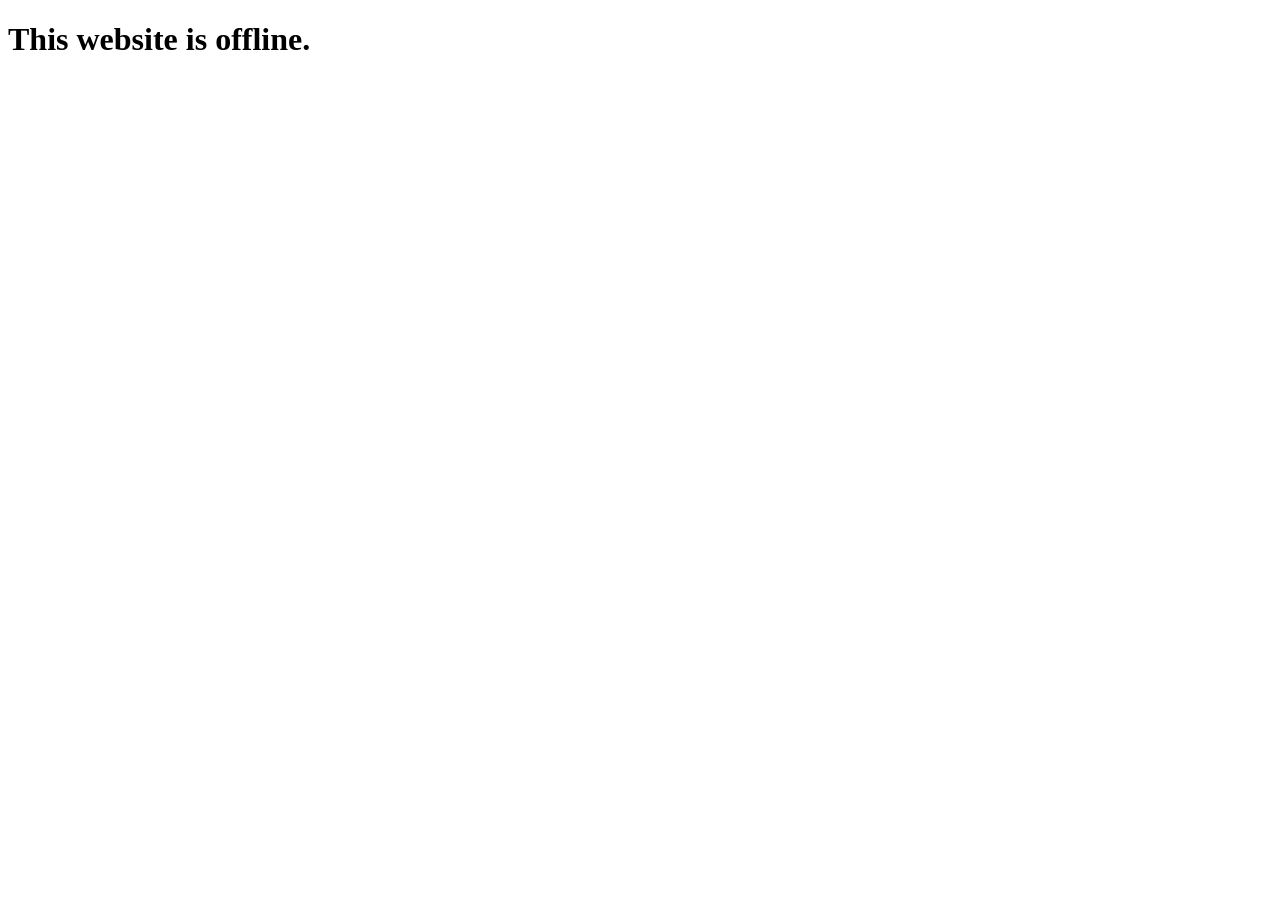
==== index.html @ 87c5f742 "Take public website offline; data preserved privately" ====
<!doctype html><html lang="en"><meta charset="utf-8"><meta name="viewport" content="width=device-width"><meta name="robots" content="noindex,nofollow"><title>Offline</title><body><h1>This website is offline.</h1></body></html>
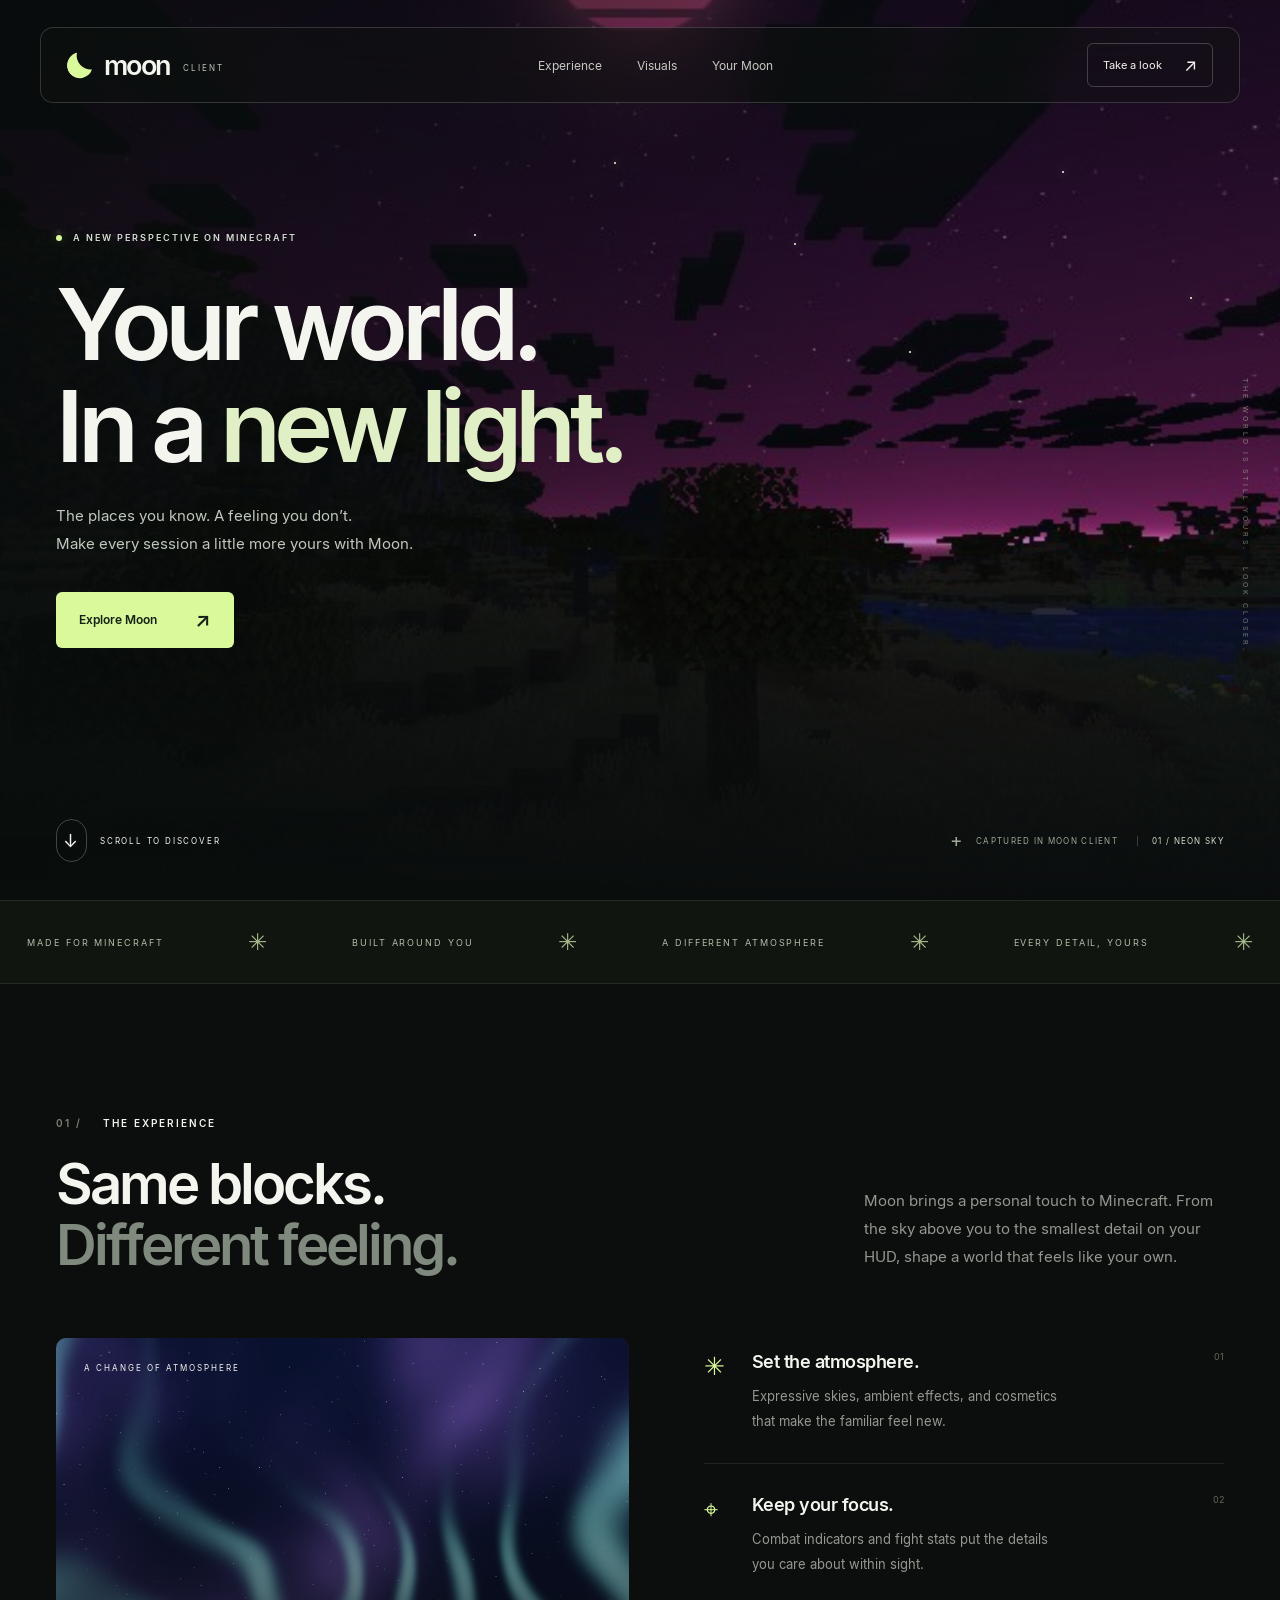
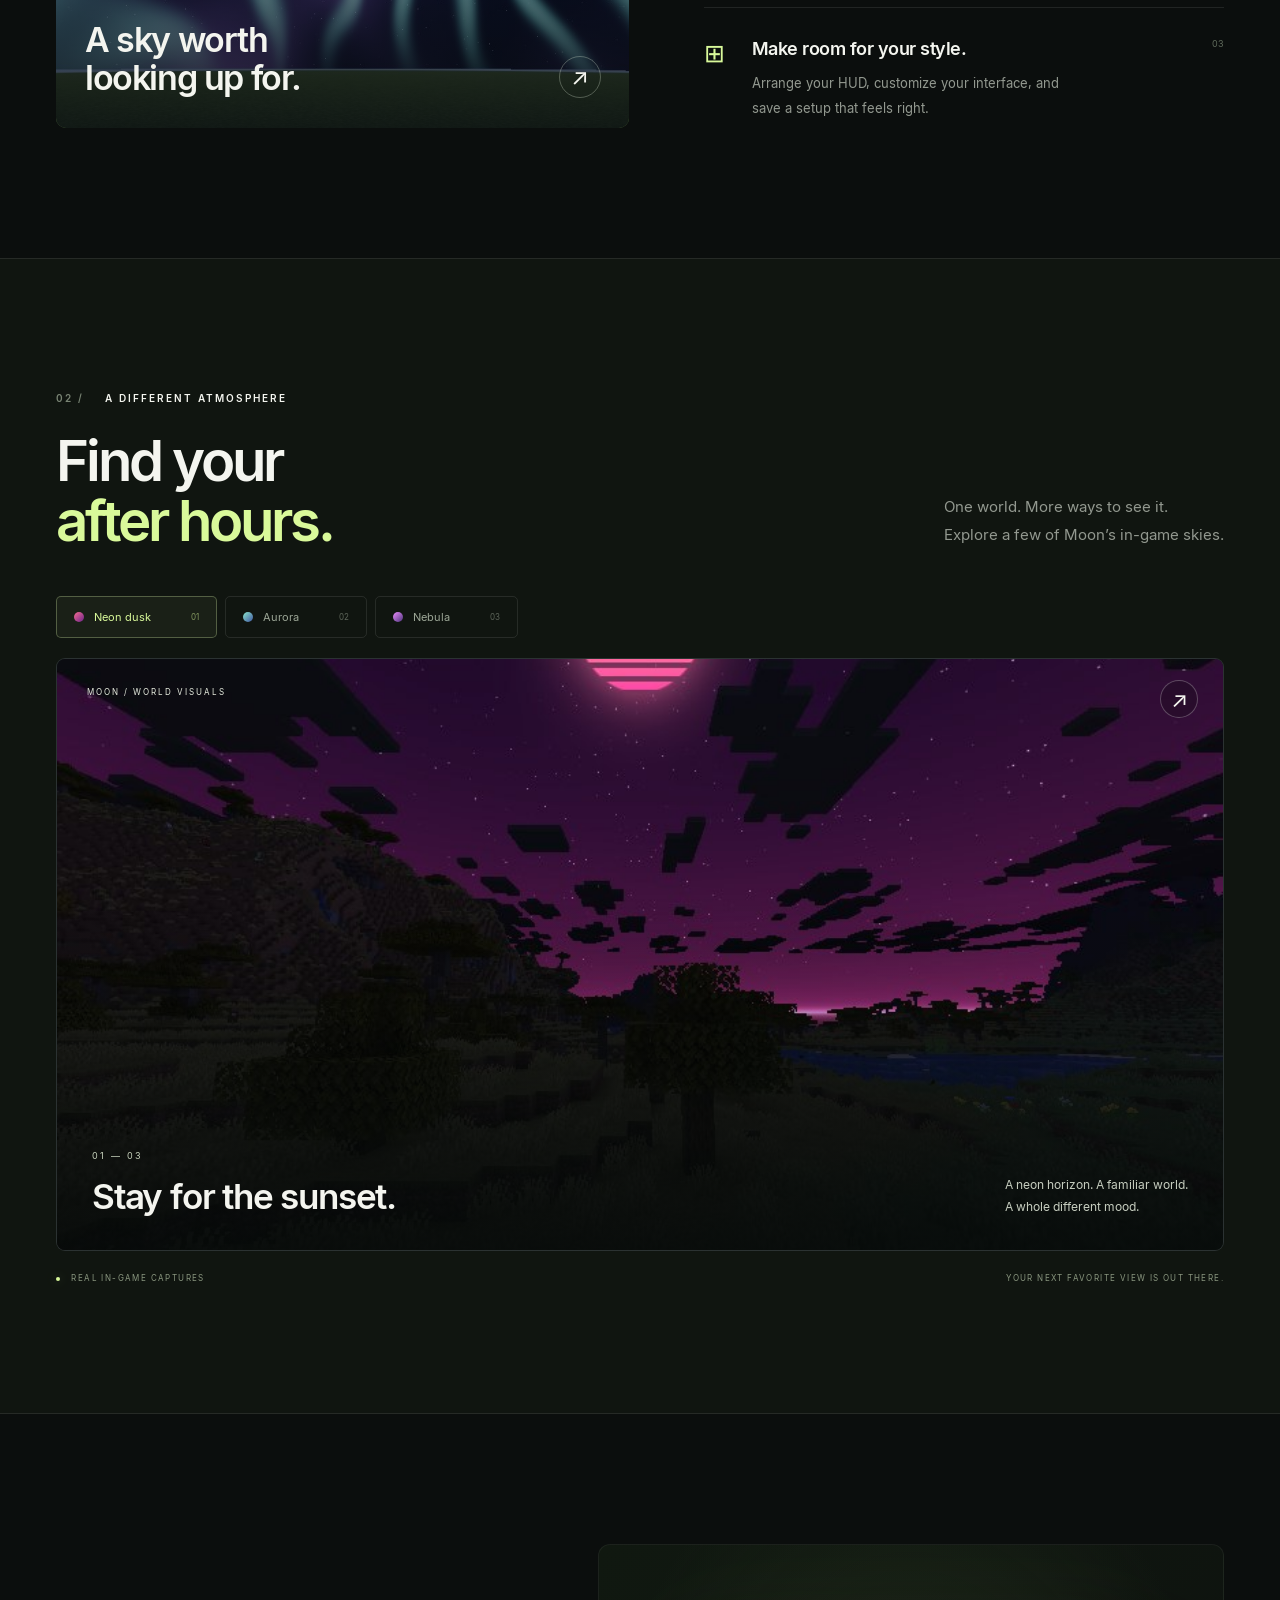
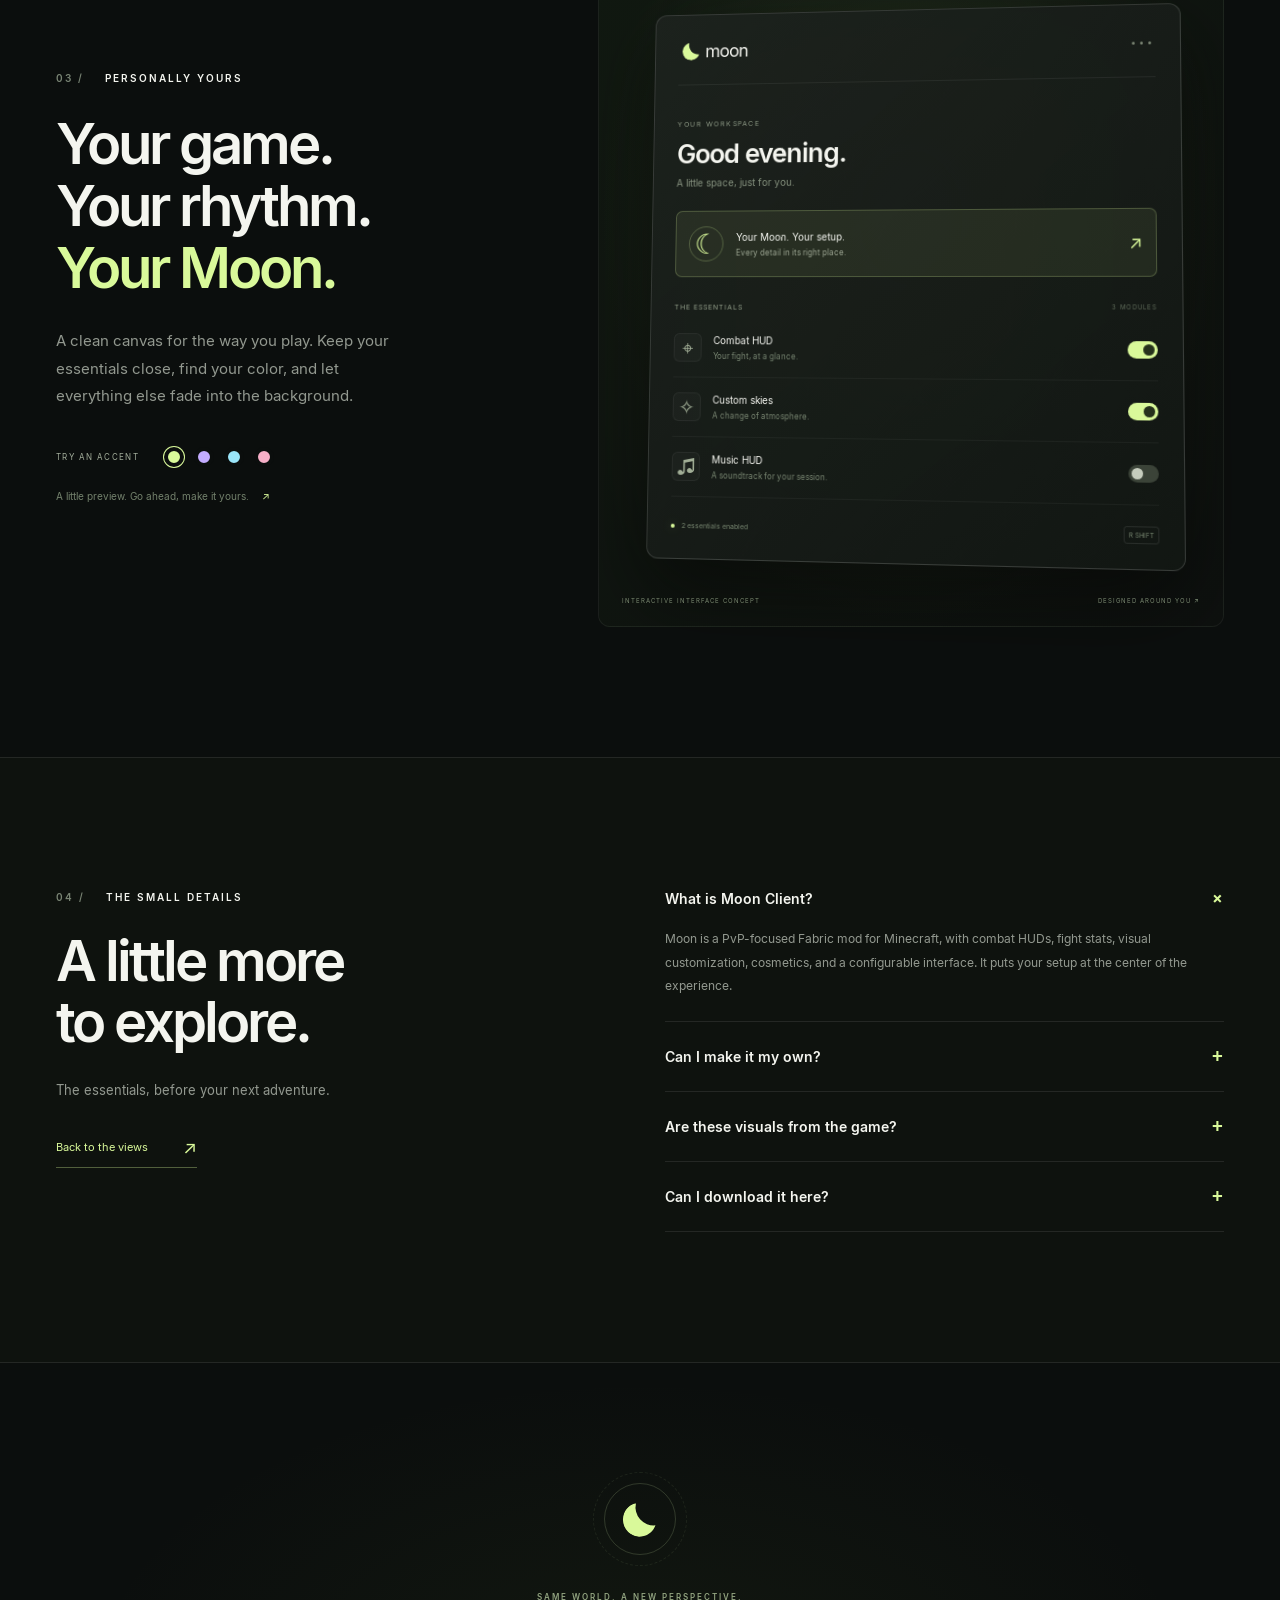
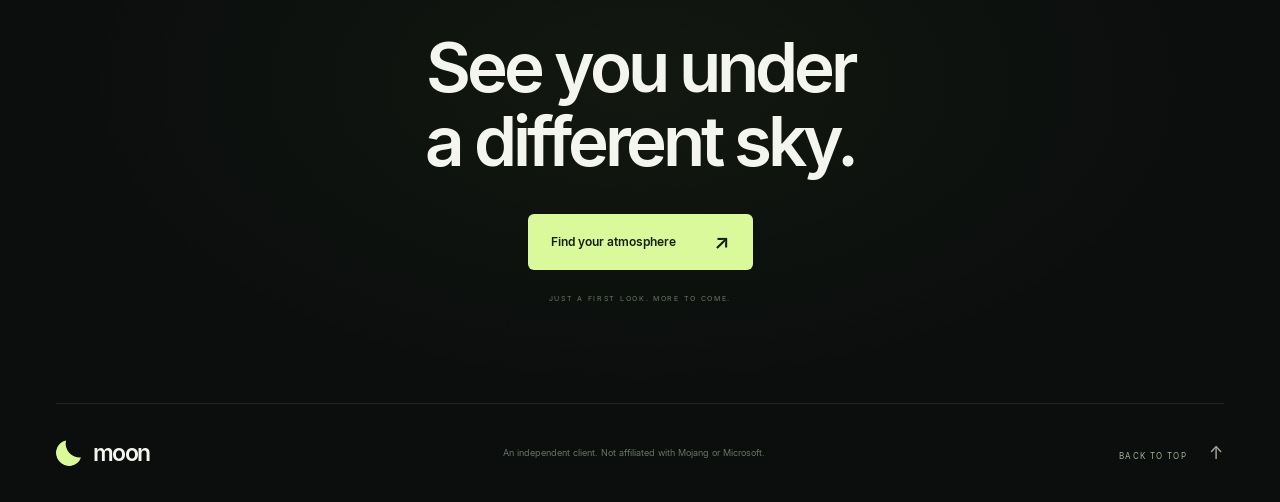
==== commit b44139bd: "Publish Moon Client showcase with gameplay visuals" ====
--- a/index.html
+++ b/index.html
@@ -1 +1,70 @@
-<!doctype html><html lang="en"><meta charset="utf-8"><meta name="viewport" content="width=device-width"><meta name="robots" content="noindex,nofollow"><title>Offline</title><body><h1>This website is offline.</h1></body></html>+<!doctype html>
+<html lang="en">
+<head>
+  <meta charset="UTF-8">
+  <meta name="viewport" content="width=device-width, initial-scale=1">
+  <meta name="theme-color" content="#0b0e0d">
+  <meta name="description" content="Meet Moon Client. Expressive skies, a personal HUD, and thoughtful tools for your Minecraft world. Explore the experience.">
+  <title>Moon Client — Your world, in a new light.</title>
+  <link rel="icon" href="assets/favicon.svg" type="image/svg+xml">
+  <link rel="preload" href="assets/inter-regular.ttf" as="font" type="font/ttf" crossorigin>
+  <link rel="preload" href="assets/neon.jpg" as="image">
+  <link rel="stylesheet" href="styles.css">
+  <script src="app.js" defer></script>
+</head>
+<body>
+  <a class="skip-link" href="#main">Skip to content</a>
+  <div class="reading-progress" aria-hidden="true"></div>
+  <header class="header">
+    <a class="brand" href="#" aria-label="Moon Client home"><span class="moon-mark" aria-hidden="true"></span>moon<span class="brand-client">CLIENT</span></a>
+    <nav aria-label="Main navigation"><a href="#experience">Experience</a><a href="#visuals">Visuals</a><a href="#your-moon">Your Moon</a></nav>
+    <a class="header-cta" href="#explore">Take a look <span aria-hidden="true">↗</span></a>
+    <button class="menu-toggle" aria-label="Open navigation" aria-expanded="false" aria-controls="mobile-menu"><span></span><span></span></button>
+    <nav id="mobile-menu" class="mobile-menu" aria-label="Mobile navigation" hidden><a href="#experience">Experience</a><a href="#visuals">Visuals</a><a href="#your-moon">Your Moon</a><a href="#explore">Take a look ↗</a></nav>
+  </header>
+  <main id="main">
+    <section class="hero" aria-labelledby="hero-title">
+      <div class="hero-landscape" aria-hidden="true"></div><div class="hero-shade" aria-hidden="true"></div>
+      <div class="star-field" aria-hidden="true"><i></i><i></i><i></i><i></i><i></i><i></i></div>
+      <div class="hero-content wrap">
+        <div class="eyebrow hero-enter"><span class="status-dot"></span> A NEW PERSPECTIVE ON MINECRAFT</div>
+        <h1 id="hero-title" class="hero-enter">Your world.<br>In a <em>new light.</em></h1>
+        <p class="hero-enter">The places you know. A feeling you don’t.<br>Make every session a little more yours with Moon.</p>
+        <a class="button primary hero-enter" href="#experience">Explore Moon <span aria-hidden="true">↗</span></a>
+      </div>
+      <div class="hero-bottom wrap"><a href="#experience" class="scroll-cue"><span>↓</span> SCROLL TO DISCOVER</a><span class="capture-note"><span class="tiny-cross">+</span> CAPTURED IN MOON CLIENT <span class="capture-tag">01 / NEON SKY</span></span></div>
+      <div class="hero-coordinate" aria-hidden="true">THE WORLD IS STILL YOURS. &nbsp; LOOK CLOSER.</div>
+    </section>
+    <div class="feature-strip" aria-label="Moon Client features"><div><span>MADE FOR MINECRAFT</span><i>✳</i><span>BUILT AROUND YOU</span><i>✳</i><span>A DIFFERENT ATMOSPHERE</span><i>✳</i><span>EVERY DETAIL, YOURS</span><i>✳</i></div></div>
+
+    <section id="experience" class="experience wrap section-pad">
+      <div class="section-heading reveal"><p class="eyebrow"><span class="section-number">01 /</span> THE EXPERIENCE</p><h2>Same blocks.<br><span class="muted">Different feeling.</span></h2><p class="section-description">Moon brings a personal touch to Minecraft. From the sky above you to the smallest detail on your HUD, shape a world that feels like your own.</p></div>
+      <div class="experience-grid">
+        <a class="world-card reveal" href="#visuals"><img src="assets/aurora.jpg" alt="Luminous turquoise aurora flowing through a starry sky in Moon Client" width="854" height="480" loading="lazy"><div class="image-shade"></div><span class="image-label">A CHANGE OF ATMOSPHERE</span><div class="world-card-caption"><h3>A sky worth<br>looking up for.</h3><span class="circle-arrow" aria-hidden="true">↗</span></div></a>
+        <div class="feature-list">
+          <article class="feature-row reveal"><span class="feature-icon" aria-hidden="true">✳</span><div><h3>Set the atmosphere.</h3><p>Expressive skies, ambient effects, and cosmetics that make the familiar feel new.</p></div><span class="row-number">01</span></article>
+          <article class="feature-row reveal"><span class="feature-icon crosshair-icon" aria-hidden="true">⌖</span><div><h3>Keep your focus.</h3><p>Combat indicators and fight stats put the details you care about within sight.</p></div><span class="row-number">02</span></article>
+          <article class="feature-row reveal"><span class="feature-icon" aria-hidden="true">⊞</span><div><h3>Make room for your style.</h3><p>Arrange your HUD, customize your interface, and save a setup that feels right.</p></div><span class="row-number">03</span></article>
+        </div>
+      </div>
+    </section>
+
+    <section id="visuals" class="visuals section-pad">
+      <div class="wrap"><div class="visual-heading reveal"><div><p class="eyebrow"><span class="section-number">02 /</span> A DIFFERENT ATMOSPHERE</p><h2>Find your<br><em>after hours.</em></h2></div><p class="section-description">One world. More ways to see it.<br>Explore a few of Moon’s in-game skies.</p></div>
+      <div class="scene-tabs reveal" role="tablist" aria-label="Choose a sky"><button id="tab-neon" role="tab" aria-selected="true" aria-controls="scene-panel" data-scene="neon"><span class="swatch neon-swatch"></span>Neon dusk<span class="tab-index">01</span></button><button id="tab-aurora" role="tab" aria-selected="false" aria-controls="scene-panel" tabindex="-1" data-scene="aurora"><span class="swatch aurora-swatch"></span>Aurora<span class="tab-index">02</span></button><button id="tab-nebula" role="tab" aria-selected="false" aria-controls="scene-panel" tabindex="-1" data-scene="nebula"><span class="swatch nebula-swatch"></span>Nebula<span class="tab-index">03</span></button></div>
+      <div id="scene-panel" class="scene-frame reveal" role="tabpanel" aria-labelledby="tab-neon" tabindex="0"><img id="scene-image" src="assets/neon.jpg" alt="A pink striped sun sets over a Minecraft valley beneath a purple neon sky" width="854" height="480" loading="lazy"><div class="scene-vignette"></div><span class="scene-kicker">MOON / WORLD VISUALS</span><button class="expand-button" aria-label="Expand current gameplay screenshot">↗</button><div class="scene-caption"><div><span id="scene-count">01 — 03</span><h3 id="scene-title">Stay for the sunset.</h3></div><p id="scene-description">A neon horizon. A familiar world.<br>A whole different mood.</p></div></div>
+      <div class="scene-footnote"><span><span class="status-dot"></span> REAL IN-GAME CAPTURES</span><span>YOUR NEXT FAVORITE VIEW IS OUT THERE.</span></div></div>
+    </section>
+
+    <section id="your-moon" class="customize wrap section-pad">
+      <div class="customize-copy reveal"><p class="eyebrow"><span class="section-number">03 /</span> PERSONALLY YOURS</p><h2>Your game.<br>Your rhythm.<br><em>Your Moon.</em></h2><p class="section-description">A clean canvas for the way you play. Keep your essentials close, find your color, and let everything else fade into the background.</p><div class="customize-controls"><span class="control-label">TRY AN ACCENT</span><div class="color-options" role="group" aria-label="Preview accent color"><button class="color-option active" data-color="lime" aria-label="Lunar lime" aria-pressed="true" style="--swatch:#d9f99a"></button><button class="color-option" data-color="lilac" aria-label="Soft lilac" aria-pressed="false" style="--swatch:#c3acff"></button><button class="color-option" data-color="ice" aria-label="Glacier blue" aria-pressed="false" style="--swatch:#9ae5f9"></button><button class="color-option" data-color="rose" aria-label="Dusk rose" aria-pressed="false" style="--swatch:#f6afc7"></button></div></div><p class="interaction-note">A little preview. Go ahead, make it yours. <span aria-hidden="true">↗</span></p></div>
+      <div class="customize-stage reveal" data-accent="lime"><div class="stage-glow"></div><div class="interface-demo"><div class="demo-top"><span class="demo-brand"><span class="moon-mark"></span> moon</span><span class="demo-dots">•••</span></div><div class="demo-title"><span>YOUR WORKSPACE</span><h3>Good evening.</h3><p>A little space, just for you.</p></div><div class="demo-welcome"><span class="mini-orbit" aria-hidden="true">☾</span><div>Your Moon. Your setup.<small>Every detail in its right place.</small></div><span aria-hidden="true">↗</span></div><div class="demo-section-label">THE ESSENTIALS <span>3 MODULES</span></div><div class="demo-module"><span class="module-glyph">⌖</span><div>Combat HUD<small>Your fight, at a glance.</small></div><button role="switch" aria-checked="true" aria-label="Preview Combat HUD" data-module="combat"><span></span></button></div><div class="demo-module"><span class="module-glyph">✧</span><div>Custom skies<small>A change of atmosphere.</small></div><button role="switch" aria-checked="true" aria-label="Preview custom skies" data-module="skies"><span></span></button></div><div class="demo-module"><span class="module-glyph">♫</span><div>Music HUD<small>A soundtrack for your session.</small></div><button role="switch" aria-checked="false" aria-label="Preview Music HUD" data-module="music"><span></span></button></div><div class="demo-footer"><span class="status-dot"></span><span id="module-status" aria-live="polite">2 essentials enabled</span><kbd>R SHIFT</kbd></div></div><div class="floating-chip" id="music-chip" hidden><span>♫</span> Music HUD is in your mix.</div><div class="stage-caption"><span>INTERACTIVE INTERFACE CONCEPT</span><span>DESIGNED AROUND YOU ↗</span></div></div>
+    </section>
+
+    <section id="explore" class="details-section section-pad"><div class="wrap details-layout"><div class="reveal"><p class="eyebrow"><span class="section-number">04 /</span> THE SMALL DETAILS</p><h2>A little more<br>to explore.</h2><p class="section-description">The essentials, before your next adventure.</p><a class="text-link" href="#visuals">Back to the views <span>↗</span></a></div><div class="faq-list reveal"><details open><summary>What is Moon Client?<span aria-hidden="true">+</span></summary><p>Moon is a PvP-focused Fabric mod for Minecraft, with combat HUDs, fight stats, visual customization, cosmetics, and a configurable interface. It puts your setup at the center of the experience.</p></details><details><summary>Can I make it my own?<span aria-hidden="true">+</span></summary><p>Yes. Moon includes a HUD editor, interface themes, module settings, and profiles. Choose the information you want to see, arrange it to fit your play style, and give your setup a personal touch.</p></details><details><summary>Are these visuals from the game?<span aria-hidden="true">+</span></summary><p>Yes. The sky and world images on this page were captured in Minecraft running Moon Client. The interactive workspace above is a website concept illustrating customization, rather than a live client session.</p></details><details><summary>Can I download it here?<span aria-hidden="true">+</span></summary><p>Not yet. This is a first look at the Moon experience. Downloads aren’t available on this website.</p></details></div></div></section>
+    <section class="closing wrap reveal"><span class="closing-orbit" aria-hidden="true"><span class="moon-mark"></span></span><p class="eyebrow">SAME WORLD. A NEW PERSPECTIVE.</p><h2>See you under<br>a different sky.</h2><a class="button primary" href="#visuals">Find your atmosphere <span aria-hidden="true">↗</span></a><span class="closing-note">JUST A FIRST LOOK. MORE TO COME.</span></section>
+  </main>
+  <footer class="footer wrap"><a class="brand" href="#" aria-label="Back to top"><span class="moon-mark" aria-hidden="true"></span>moon</a><p>An independent client. Not affiliated with Mojang or Microsoft.</p><a href="#" class="back-top">BACK TO TOP <span aria-hidden="true">↑</span></a></footer>
+  <dialog class="lightbox" aria-label="Gameplay screenshot"><button class="lightbox-close" aria-label="Close screenshot">Close <span aria-hidden="true">×</span></button><img src="assets/neon.jpg" alt=""><p>CAPTURED IN MINECRAFT WITH MOON CLIENT</p></dialog>
+</body>
+</html>
--- a/styles.css
+++ b/styles.css
@@ -0,0 +1,12 @@
+@font-face{font-family:Inter;src:url('assets/inter-regular.ttf') format('truetype');font-weight:400;font-display:swap}@font-face{font-family:Inter;src:url('assets/inter-semibold.ttf') format('truetype');font-weight:500 900;font-display:swap}
+:root{--bg:#0b0e0d;--surface:#111612;--text:#f4f5ef;--muted:#92988f;--accent:#d9f99a;--line:#ffffff17;--ease:cubic-bezier(.2,.75,.2,1)}*{box-sizing:border-box}html{scroll-behavior:smooth;scroll-padding-top:115px}body{margin:0;background:var(--bg);color:var(--text);font-family:Inter,Arial,sans-serif;-webkit-font-smoothing:antialiased}body:has(dialog[open]){overflow:hidden}button,a{-webkit-tap-highlight-color:transparent}a{color:inherit;text-decoration:none}button{font:inherit;color:inherit;cursor:pointer}button:disabled{cursor:default}button,a,summary{touch-action:manipulation}button:focus-visible,a:focus-visible,summary:focus-visible,[tabindex]:focus-visible{outline:2px solid var(--accent);outline-offset:6px}button{border:0}img{display:block;max-width:100%}h1,h2,h3,p{margin:0}em{font-style:normal;color:var(--accent)}.wrap{width:min(1280px,calc(100% - 112px));margin-inline:auto}.section-pad{padding-block:130px}.eyebrow{font-size:10px;letter-spacing:2px;line-height:1.8;font-weight:600}.section-number{color:#798474;margin-right:16px}.section-description{font-size:15px;color:var(--muted);line-height:1.85;max-width:390px}h2{font-size:clamp(40px,4.4vw,64px);font-weight:500;line-height:1.08;letter-spacing:-3px}h3{font-weight:500}.muted{color:#7f897d}.status-dot{display:inline-block;width:6px;height:6px;border-radius:50%;background:var(--accent);box-shadow:0 0 12px #d9f99a55}.skip-link{position:fixed;top:-100px;left:20px;background:var(--accent);color:var(--bg);padding:16px;z-index:100}.skip-link:focus{top:15px}.reading-progress{height:2px;width:100%;background:var(--accent);position:fixed;top:0;left:0;z-index:60;transform:scaleX(0);transform-origin:left}
+.header{position:absolute;top:27px;left:50%;transform:translateX(-50%);width:calc(100% - 80px);max-width:1400px;min-height:76px;border:1px solid #ffffff29;border-radius:13px;background:#11141072;backdrop-filter:blur(22px);z-index:50;display:flex;align-items:center;justify-content:space-between;padding:0 26px;gap:25px}.brand{display:flex;align-items:center;gap:10px;font-size:27px;font-weight:600;letter-spacing:-1.6px}.moon-mark{display:inline-block;position:relative;flex-shrink:0;width:27px;height:27px;border-radius:50%;background:var(--accent);clip-path:path('M 25 18 A 14 14 0 0 1 10 1 A 13 13 0 1 0 25 18 Z')}.brand-client{font-size:8px;font-weight:400;letter-spacing:2px;margin:5px 0 0 2px;color:#bec4b8}.header nav:not(.mobile-menu){display:flex;gap:35px;color:#c5c9c0;font-size:12px}.header nav a{transition:color .2s}.header nav a:hover{color:var(--accent)}.header-cta{border:1px solid #ffffff35;border-radius:6px;padding:11px 15px;font-size:11px;display:flex;gap:22px;align-items:center;transition:background .2s}.header-cta:hover{background:#ffffff14}.header-cta span{font-size:17px}.menu-toggle{display:none}.mobile-menu[hidden]{display:none}
+.hero{min-height:790px;height:min(950px,100svh);position:relative;overflow:hidden;isolation:isolate}.hero-landscape{position:absolute;inset:-6% 0;background:url('assets/neon.jpg') center 58%/cover no-repeat;z-index:-4;will-change:transform;transform:scale(1.03)}.hero-shade{position:absolute;inset:0;z-index:-3;background:linear-gradient(90deg,#080d0cc9 0%,#0a0c1038 73%),linear-gradient(0deg,#0b0e0d 0%,#0b0e0d10 35%,#070b0c20 75%,#070b0c66)}.hero-content{padding-top:230px;position:relative}.hero .eyebrow{display:flex;gap:11px;align-items:center;color:#d7dfd2;font-size:9px}.hero h1{font-size:clamp(68px,7.8vw,120px);letter-spacing:-6.5px;font-weight:500;line-height:1.02;margin:27px 0 25px;max-width:900px}.hero h1 em{color:#e0efc5}.hero p{color:#c0c8bd;font-size:15px;line-height:1.9}.button{display:inline-flex;align-items:center;justify-content:space-between;gap:38px;font-size:12px;font-weight:600;padding:18px 23px;border-radius:6px;transition:transform .3s var(--ease),box-shadow .3s,background .3s}.primary{background:var(--accent);color:#172015}.primary:hover{transform:translateY(-3px);background:#e7ffb5;box-shadow:0 8px 32px #d9f99a22}.button span{font-size:20px;line-height:1}.hero .button{margin-top:33px}.hero-bottom{position:absolute;left:0;right:0;bottom:38px;display:flex;align-items:center;justify-content:space-between;gap:20px}.scroll-cue{display:flex;align-items:center;gap:13px;font-size:8px;letter-spacing:1.8px}.scroll-cue>span{display:grid;place-items:center;width:31px;height:43px;border:1px solid #a6ae9260;border-radius:20px;font-size:18px;animation:nudge 3s infinite}.capture-note{display:flex;align-items:center;gap:12px;color:#9ca797;font-size:8px;letter-spacing:1.3px}.tiny-cross{font-size:19px}.capture-tag{border-left:1px solid #ffffff30;padding-left:14px;margin-left:7px;color:#d3ddcc}.hero-coordinate{position:absolute;right:30px;top:42%;writing-mode:vertical-rl;font-size:7px;letter-spacing:3px;color:#b5beac99}.hero-enter{animation:enter 1s var(--ease) both}.hero h1{animation-delay:.12s}.hero p{animation-delay:.22s}.hero .button{animation-delay:.32s}.star-field{position:absolute;inset:0;z-index:-2;pointer-events:none}.star-field i{position:absolute;left:62%;top:27%;width:2px;height:2px;background:#f5ffe2;border-radius:50%;box-shadow:0 0 10px #e8ffc2;animation:twinkle 5s ease-in-out infinite}.star-field i:nth-child(2){left:83%;top:19%;animation-delay:-2s}.star-field i:nth-child(3){left:48%;top:18%;animation-delay:-3s}.star-field i:nth-child(4){left:93%;top:33%;animation-delay:-1s}.star-field i:nth-child(5){left:71%;top:39%;animation-delay:-4s}.star-field i:nth-child(6){left:37%;top:26%;animation-delay:-2.5s}
+.feature-strip{border-top:1px solid var(--line);border-bottom:1px solid var(--line);background:#10150f;padding:27px 0;overflow:hidden}.feature-strip>div{display:flex;align-items:center;justify-content:space-around;gap:30px;min-width:850px;max-width:1450px;margin:auto}.feature-strip span{font-size:9px;letter-spacing:1.9px;color:#b3beab;white-space:nowrap}.feature-strip i{font-size:23px;font-style:normal;color:#a8ba8b}.section-heading{display:grid;grid-template-columns:1.1fr 1fr;gap:22px 80px;align-items:end}.section-heading .eyebrow{grid-column:1/-1}.section-heading .section-description{max-width:360px;justify-self:end;margin-bottom:5px}.experience-grid{display:grid;grid-template-columns:1.1fr 1fr;gap:75px;margin-top:62px}.world-card{min-height:390px;border-radius:10px;overflow:hidden;position:relative;background:#142023}.world-card img{width:100%;height:100%;object-fit:cover;position:absolute;transition:transform 1.1s var(--ease)}.world-card:hover img{transform:scale(1.06)}.image-shade{position:absolute;inset:0;background:linear-gradient(180deg,#060b101f 20%,#060b10da)}.image-label{position:absolute;top:25px;left:28px;font-size:8px;letter-spacing:2px}.world-card-caption{position:absolute;bottom:30px;left:29px;right:28px;display:flex;align-items:end;justify-content:space-between}.world-card h3{font-size:34px;line-height:1.13;letter-spacing:-1.4px}.circle-arrow{width:42px;height:42px;border:1px solid #d5e3cf50;border-radius:50%;display:grid;place-items:center;font-size:23px}.feature-list{display:flex;flex-direction:column;justify-content:center}.feature-row{border-bottom:1px solid var(--line);display:flex;gap:21px;padding:30px 0;position:relative}.feature-row:first-child{padding-top:6px}.feature-row:last-child{border-bottom:0;padding-bottom:0}.feature-icon{color:var(--accent);font-size:25px;line-height:1.2;width:27px;flex-shrink:0}.feature-row h3{font-size:18px;letter-spacing:-.5px;margin-bottom:12px}.feature-row p{font-size:13px;line-height:1.9;color:var(--muted);max-width:320px}.row-number{font-size:9px;color:#606b5c;margin-left:auto}
+.visuals{background:#101510;border-top:1px solid var(--line);border-bottom:1px solid var(--line);position:relative;overflow:hidden}.visual-heading{display:flex;align-items:end;justify-content:space-between;gap:35px}.visual-heading .eyebrow{margin-bottom:24px}.visual-heading .section-description{padding-bottom:4px}.scene-tabs{display:flex;gap:8px;margin:44px 0 20px}.scene-tabs button{background:transparent;display:flex;align-items:center;gap:10px;border:1px solid #ffffff18;padding:13px 17px;border-radius:5px;color:#9ca696;font-size:11px;transition:background .25s,color .25s,border-color .25s}.scene-tabs button:hover{background:#ffffff07}.scene-tabs button[aria-selected=true]{background:#d9f99a0d;border-color:#b1c88c60;color:var(--accent)}.swatch{width:10px;height:10px;display:block;border-radius:50%}.neon-swatch{background:linear-gradient(135deg,#f56d91,#6d228a)}.aurora-swatch{background:linear-gradient(135deg,#8ce6cc,#4057a2)}.nebula-swatch{background:linear-gradient(135deg,#eb8efc,#4d327c)}.tab-index{margin-left:30px;font-size:8px;opacity:.55}.scene-frame{position:relative;aspect-ratio:1.97;background:#131b1b;overflow:hidden;border-radius:9px;border:1px solid #ffffff1a}.scene-frame>img{width:100%;height:100%;object-fit:cover;transition:opacity .25s,transform 1s var(--ease)}.scene-frame:hover>img{transform:scale(1.025)}.scene-frame.changing>img{opacity:.1;transform:scale(1.04)}.scene-vignette{position:absolute;inset:0;background:linear-gradient(0deg,#060a09dc,transparent 60%);pointer-events:none}.scene-kicker{position:absolute;top:28px;left:30px;font-size:8px;letter-spacing:2px;color:#e7ecdf}.expand-button{position:absolute;right:25px;top:21px;background:#060a0933;border:1px solid #ffffff40;width:38px;height:38px;border-radius:50%;font-size:22px;transition:background .2s}.expand-button:hover{background:#d9f99a;color:#101510}.scene-caption{position:absolute;left:35px;right:35px;bottom:33px;display:flex;align-items:end;justify-content:space-between;gap:30px}.scene-caption span{font-size:9px;letter-spacing:2px;color:#c9d4be}.scene-caption h3{font-size:35px;letter-spacing:-1.2px;margin-top:12px}.scene-caption p{font-size:12px;line-height:1.8;color:#c6cdbf}.scene-footnote{display:flex;justify-content:space-between;gap:20px;margin-top:22px;color:#89967f;font-size:8px;letter-spacing:1.4px}.scene-footnote .status-dot{width:4px;height:4px;margin-right:8px}
+.customize{display:grid;grid-template-columns:.85fr 1.15fr;gap:80px;align-items:center}.customize .eyebrow{margin-bottom:26px}.customize h2{line-height:1.1}.customize .section-description{margin-top:28px;max-width:345px}.customize-controls{margin-top:37px;display:flex;align-items:center;gap:25px}.control-label{font-size:8px;letter-spacing:1.4px;color:#a3ad9b}.color-options{display:flex;gap:10px}.color-option{background:var(--swatch);width:20px;height:20px;border-radius:50%;border:4px solid var(--bg);box-shadow:0 0 0 1px transparent;transition:box-shadow .25s,transform .25s}.color-option:hover{transform:scale(1.15)}.color-option.active{box-shadow:0 0 0 1px var(--swatch)}.interaction-note{margin-top:23px;font-size:10px;color:#73816c}.interaction-note span{margin-left:10px;color:var(--accent)}.customize-stage{--demo-accent:#d9f99a;position:relative;padding:60px 45px 65px;border:1px solid #ffffff0f;border-radius:12px;background:radial-gradient(ellipse at 50% 40%,#28362099,transparent 70%),linear-gradient(135deg,#101810,#0d100e);perspective:1000px}.customize-stage[data-accent=lilac]{--demo-accent:#c3acff}.customize-stage[data-accent=ice]{--demo-accent:#9ae5f9}.customize-stage[data-accent=rose]{--demo-accent:#f6afc7}.stage-glow{position:absolute;inset:14%;background:var(--demo-accent);opacity:.07;filter:blur(55px);pointer-events:none;transition:background .4s}.interface-demo{position:relative;background:linear-gradient(140deg,#1c211df5,#111612fa);border:1px solid #ffffff24;border-radius:12px;padding:24px;box-shadow:0 30px 80px #0008;transform:rotateY(-5deg) rotateX(3deg);transition:transform .7s var(--ease),border-color .4s}.customize-stage:hover .interface-demo{transform:rotateY(0) rotateX(0);border-color:color-mix(in srgb,var(--demo-accent) 25%,transparent)}.demo-top{display:flex;justify-content:space-between;align-items:center;border-bottom:1px solid #ffffff10;padding-bottom:21px}.demo-brand{display:flex;align-items:center;gap:6px;font-size:18px;letter-spacing:-1px}.demo-brand .moon-mark{background:var(--demo-accent);width:27px;transform:scale(.7);margin-right:-5px}.demo-dots{color:#7e8977;letter-spacing:3px;font-size:9px}.demo-title{margin-top:27px}.demo-title>span{font-size:7px;letter-spacing:1.5px;color:#8b9783}.demo-title h3{font-size:27px;letter-spacing:-1px;margin-top:8px}.demo-title p{font-size:10px;color:#84907d;margin-top:7px}.demo-welcome{display:flex;align-items:center;gap:13px;background:color-mix(in srgb,var(--demo-accent) 7%,transparent);border:1px solid color-mix(in srgb,var(--demo-accent) 22%,transparent);border-radius:7px;padding:15px 13px;margin-top:23px;font-size:10px;transition:background .4s,border-color .4s}.demo-welcome>span:last-child{margin-left:auto;color:var(--demo-accent);font-size:17px}.demo-welcome small{display:block;font-size:8px;color:#9ca591;margin-top:5px}.mini-orbit{display:grid;place-items:center;flex-shrink:0;border:1px solid color-mix(in srgb,var(--demo-accent) 25%,transparent);width:36px;height:36px;border-radius:50%;font-size:28px;color:var(--demo-accent)}.demo-section-label{display:flex;justify-content:space-between;color:#929f89;font-size:7px;letter-spacing:1px;margin:26px 0 7px}.demo-section-label span{color:#5f6b59;font-size:6px}.demo-module{display:flex;gap:12px;align-items:center;padding:15px 0;border-bottom:1px solid #ffffff0b;font-size:10px}.module-glyph{width:29px;height:29px;background:#ffffff06;border:1px solid #ffffff0d;border-radius:6px;display:grid;place-items:center;color:#a2af97;font-size:20px}.demo-module small{display:block;color:#778570;font-size:8px;margin-top:5px}.demo-module button{width:29px;height:17px;border-radius:12px;background:#3b4338;margin-left:auto;padding:3px;transition:background .25s}.demo-module button span{display:block;width:11px;height:11px;border-radius:50%;background:#c6cdbe;transition:transform .25s,background .25s}.demo-module button[aria-checked=true]{background:var(--demo-accent)}.demo-module button[aria-checked=true] span{background:#26321c;transform:translateX(12px)}.demo-footer{display:flex;align-items:center;gap:7px;margin-top:20px;color:#778670;font-size:7px}.demo-footer .status-dot{background:var(--demo-accent);width:4px;height:4px}.demo-footer kbd{margin-left:auto;font-size:6px;border:1px solid #ffffff18;border-radius:3px;padding:4px;font-family:inherit}.stage-caption{position:absolute;bottom:22px;left:23px;right:23px;display:flex;justify-content:space-between;gap:20px;color:#77856e;font-size:6px;letter-spacing:1px}.floating-chip{position:absolute;right:15px;bottom:92px;padding:15px 18px;background:#20291f;border:1px solid #ffffff2b;border-radius:8px;font-size:10px;box-shadow:0 10px 40px #0008;animation:enter .4s var(--ease)}.floating-chip span{color:var(--demo-accent);margin-right:10px}
+.details-section{border-top:1px solid var(--line);border-bottom:1px solid var(--line);background:#0e120e}.details-layout{display:grid;grid-template-columns:1fr 1.1fr;gap:100px}.details-layout .eyebrow{margin-bottom:25px}.details-layout .section-description{margin-top:25px;font-size:13px}.text-link{margin-top:35px;display:inline-flex;gap:35px;align-items:center;font-size:11px;color:var(--accent);padding-bottom:9px;border-bottom:1px solid #d9f99a55}.text-link span{font-size:18px}.faq-list details{border-bottom:1px solid var(--line);padding:0 0 24px;margin-bottom:24px}.faq-list details:last-child{margin-bottom:0}.faq-list summary{list-style:none;cursor:pointer;display:flex;justify-content:space-between;gap:25px;font-size:14px;font-weight:500;line-height:1.5}.faq-list summary::-webkit-details-marker{display:none}.faq-list summary>span{color:var(--accent);font-size:19px;line-height:1;transition:transform .3s}.faq-list details[open] summary>span{transform:rotate(45deg)}.faq-list details p{font-size:12px;line-height:1.95;color:var(--muted);margin:18px 30px 0 0;animation:enter .35s var(--ease)}.closing{text-align:center;position:relative;padding-block:120px 100px;overflow:hidden}.closing:before{content:'';position:absolute;z-index:-1;background:radial-gradient(ellipse,#62853415,transparent 67%);inset:0}.closing-orbit{display:flex;align-items:center;justify-content:center;width:72px;height:72px;border:1px solid #bfd79933;border-radius:50%;margin:0 auto 35px;position:relative}.closing-orbit:after{content:'';position:absolute;inset:-12px;border:1px dashed #bfd79917;border-radius:50%;animation:orbit 60s linear infinite}.closing-orbit .moon-mark{transform:scale(1.3)}.closing .eyebrow{font-size:8px;color:#91a37f}.closing h2{margin-top:25px;font-size:clamp(45px,5.4vw,78px);letter-spacing:-4px}.closing .button{margin-top:35px}.closing-note{display:block;font-size:7px;letter-spacing:1.7px;color:#697760;margin-top:24px}.footer{border-top:1px solid var(--line);display:flex;align-items:center;justify-content:space-between;gap:25px;padding-block:35px}.footer .brand{font-size:23px}.footer p{font-size:9px;color:#687561}.back-top{font-size:8px;letter-spacing:1.4px;color:#a5b19a}.back-top span{margin-left:18px;font-size:17px}.lightbox{padding:55px 25px 25px;background:#0b0e0df5;color:var(--text);border:1px solid #ffffff30;border-radius:12px;width:min(1200px,95vw);max-height:94svh}.lightbox::backdrop{background:#000d;backdrop-filter:blur(10px)}.lightbox img{max-height:75svh;width:100%;object-fit:contain}.lightbox-close{position:absolute;right:20px;top:16px;background:none;display:flex;align-items:center;gap:20px;font-size:12px}.lightbox-close span{font-size:23px}.lightbox p{text-align:center;font-size:8px;letter-spacing:2px;color:#9eac93;margin-top:20px}
+.js-motion .reveal{opacity:0;transform:translateY(28px);transition:opacity .85s var(--ease),transform .85s var(--ease)}.js-motion .reveal.visible{opacity:1;transform:translateY(0)}.feature-row:nth-child(2){transition-delay:.07s}.feature-row:nth-child(3){transition-delay:.14s}@keyframes enter{from{opacity:0;transform:translateY(20px)}to{opacity:1;transform:translateY(0)}}@keyframes nudge{0%,100%{transform:translateY(0)}50%{transform:translateY(5px)}}@keyframes twinkle{0%,100%{opacity:.2}50%{opacity:.9}}@keyframes orbit{to{transform:rotate(360deg)}}
+@media(min-width:1600px){.hero-content{padding-top:260px}}@media(max-width:1100px){.wrap{width:calc(100% - 72px)}.hero h1{font-size:90px}.experience-grid{gap:38px}.customize{gap:45px}.customize-stage{padding:45px 24px 55px}.details-layout{gap:60px}.capture-tag{display:none}.section-pad{padding-block:100px}}
+@media(max-width:760px){html{scroll-padding-top:35px}.wrap{width:calc(100% - 40px)}.header{top:16px;width:calc(100% - 32px);min-height:65px;padding:0 18px}.brand{font-size:24px}.brand-client{font-size:7px}.header nav:not(.mobile-menu),.header-cta{display:none}.menu-toggle{display:flex;flex-direction:column;gap:5px;background:none;width:40px;height:40px;justify-content:center;align-items:center}.menu-toggle span{width:19px;height:1px;background:var(--text);transition:transform .2s}.menu-toggle[aria-expanded=true] span:first-child{transform:translateY(3px) rotate(45deg)}.menu-toggle[aria-expanded=true] span:last-child{transform:translateY(-3px) rotate(-45deg)}.mobile-menu{position:absolute;top:75px;left:0;right:0;background:#141b13;border:1px solid #ffffff24;border-radius:10px;padding:14px;display:flex;flex-direction:column;box-shadow:0 20px 40px #0008}.mobile-menu a{padding:16px;font-size:14px}.hero{min-height:720px;height:92svh;max-height:900px}.hero-content{padding-top:205px}.hero h1{font-size:clamp(53px,10.5vw,79px);letter-spacing:-3.6px;line-height:1.06;margin-top:25px}.hero .eyebrow{font-size:7px;letter-spacing:1.6px}.hero p{font-size:13px;line-height:1.9}.hero .button{margin-top:28px}.hero-landscape{background-position:59% center}.hero-shade{background:linear-gradient(90deg,#080d0cc9,#0a0c1030),linear-gradient(0deg,#0b0e0d,transparent 55%)}.hero-coordinate{display:none}.hero-bottom{bottom:28px}.capture-note{font-size:6px;letter-spacing:.8px;gap:6px}.scroll-cue{font-size:6px;letter-spacing:1px;gap:8px}.scroll-cue>span{width:26px;height:36px}.feature-strip{padding-block:21px}.feature-strip>div{min-width:680px;gap:25px;justify-content:start;padding-left:20px}.feature-strip span{font-size:8px}.feature-strip i{font-size:18px}.section-pad{padding-block:75px}h2{font-size:44px;letter-spacing:-2.2px}.section-heading{display:block}.section-heading .eyebrow{margin-bottom:20px}.section-heading .section-description{margin-top:24px;max-width:430px}.section-description{font-size:13px}.experience-grid{grid-template-columns:1fr;margin-top:35px;gap:38px}.world-card{min-height:350px}.world-card h3{font-size:31px}.feature-row{padding-block:24px}.feature-row p{max-width:100%}.feature-row h3{font-size:17px}.feature-row .row-number{display:none}.visual-heading{display:block}.visual-heading .section-description{margin-top:25px}.visual-heading h2 br{display:none}.visual-heading h2{max-width:380px}.scene-tabs{margin-top:30px;gap:6px}.scene-tabs button{padding:12px 10px;font-size:10px;gap:7px;flex:1;justify-content:center}.tab-index{display:none}.scene-frame{aspect-ratio:1.05}.scene-frame>img{object-position:43% center}.scene-kicker{top:20px;left:20px;font-size:7px}.expand-button{top:14px;right:15px}.scene-caption{left:20px;right:20px;bottom:25px;display:block}.scene-caption h3{font-size:29px;margin-top:9px}.scene-caption p{font-size:10px;margin-top:12px}.scene-footnote{font-size:6px;letter-spacing:.7px;gap:12px}.scene-footnote>span:last-child{max-width:135px;text-align:right;line-height:1.6}.customize{grid-template-columns:1fr;gap:45px}.customize-copy h2{font-size:49px}.customize-stage{max-width:500px;width:100%;margin:auto;padding:40px 25px 55px}.interface-demo{transform:none}.customize .section-description{max-width:430px}.customize-controls{margin-top:28px}.details-layout{grid-template-columns:1fr;gap:44px}.details-layout h2 br{display:none}.details-layout h2{max-width:350px}.faq-list summary{font-size:13px}.closing{padding-block:85px 75px}.closing h2{font-size:48px;letter-spacing:-2.8px}.footer{flex-wrap:wrap;gap:22px;padding-block:30px}.footer p{order:3;width:100%;font-size:8px}.back-top{margin-left:auto;font-size:7px}.stage-caption{font-size:5px;gap:10px}.lightbox{padding:55px 10px 20px}.lightbox p{font-size:6px}}
+@media(prefers-reduced-motion:reduce){html{scroll-behavior:auto}*,*::before,*::after{animation:none!important;transition:none!important}.js-motion .reveal{opacity:1;transform:none}.hero-landscape{will-change:auto;transform:none!important}.interface-demo{transform:none}}
